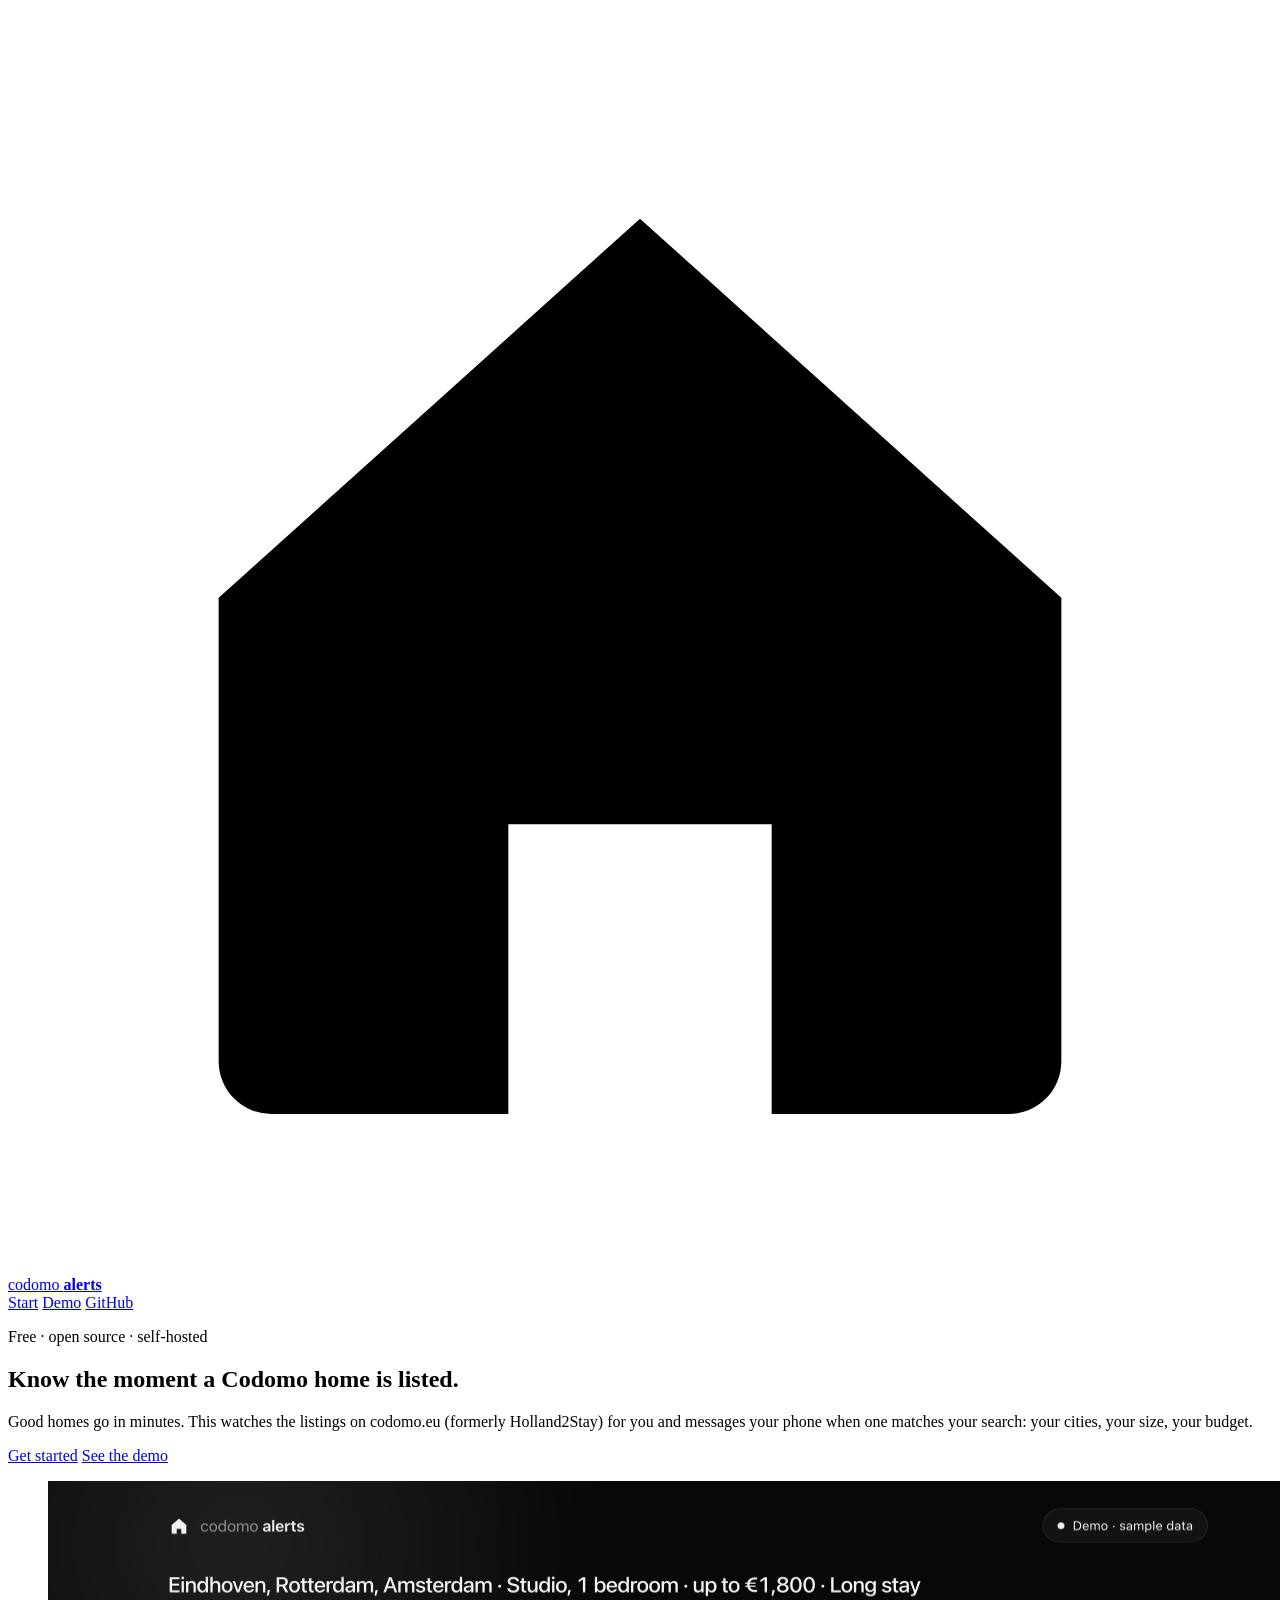
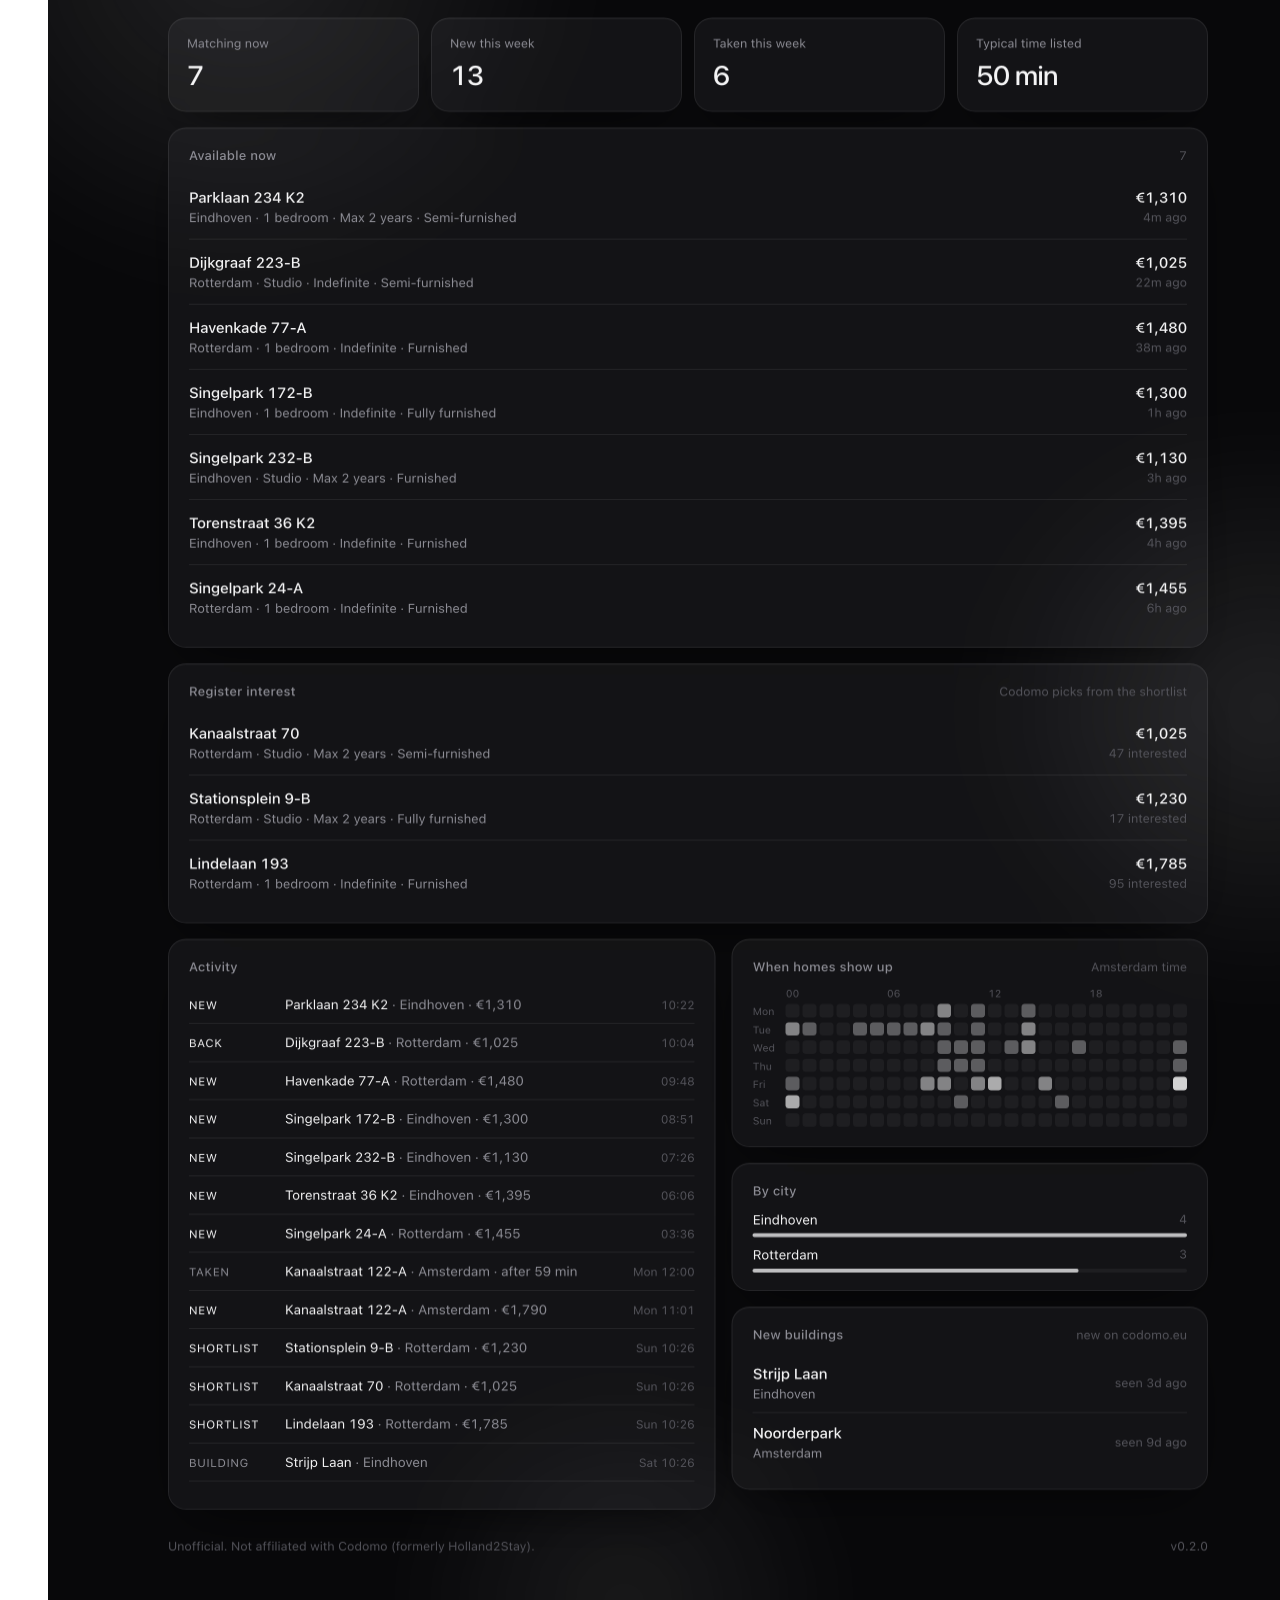
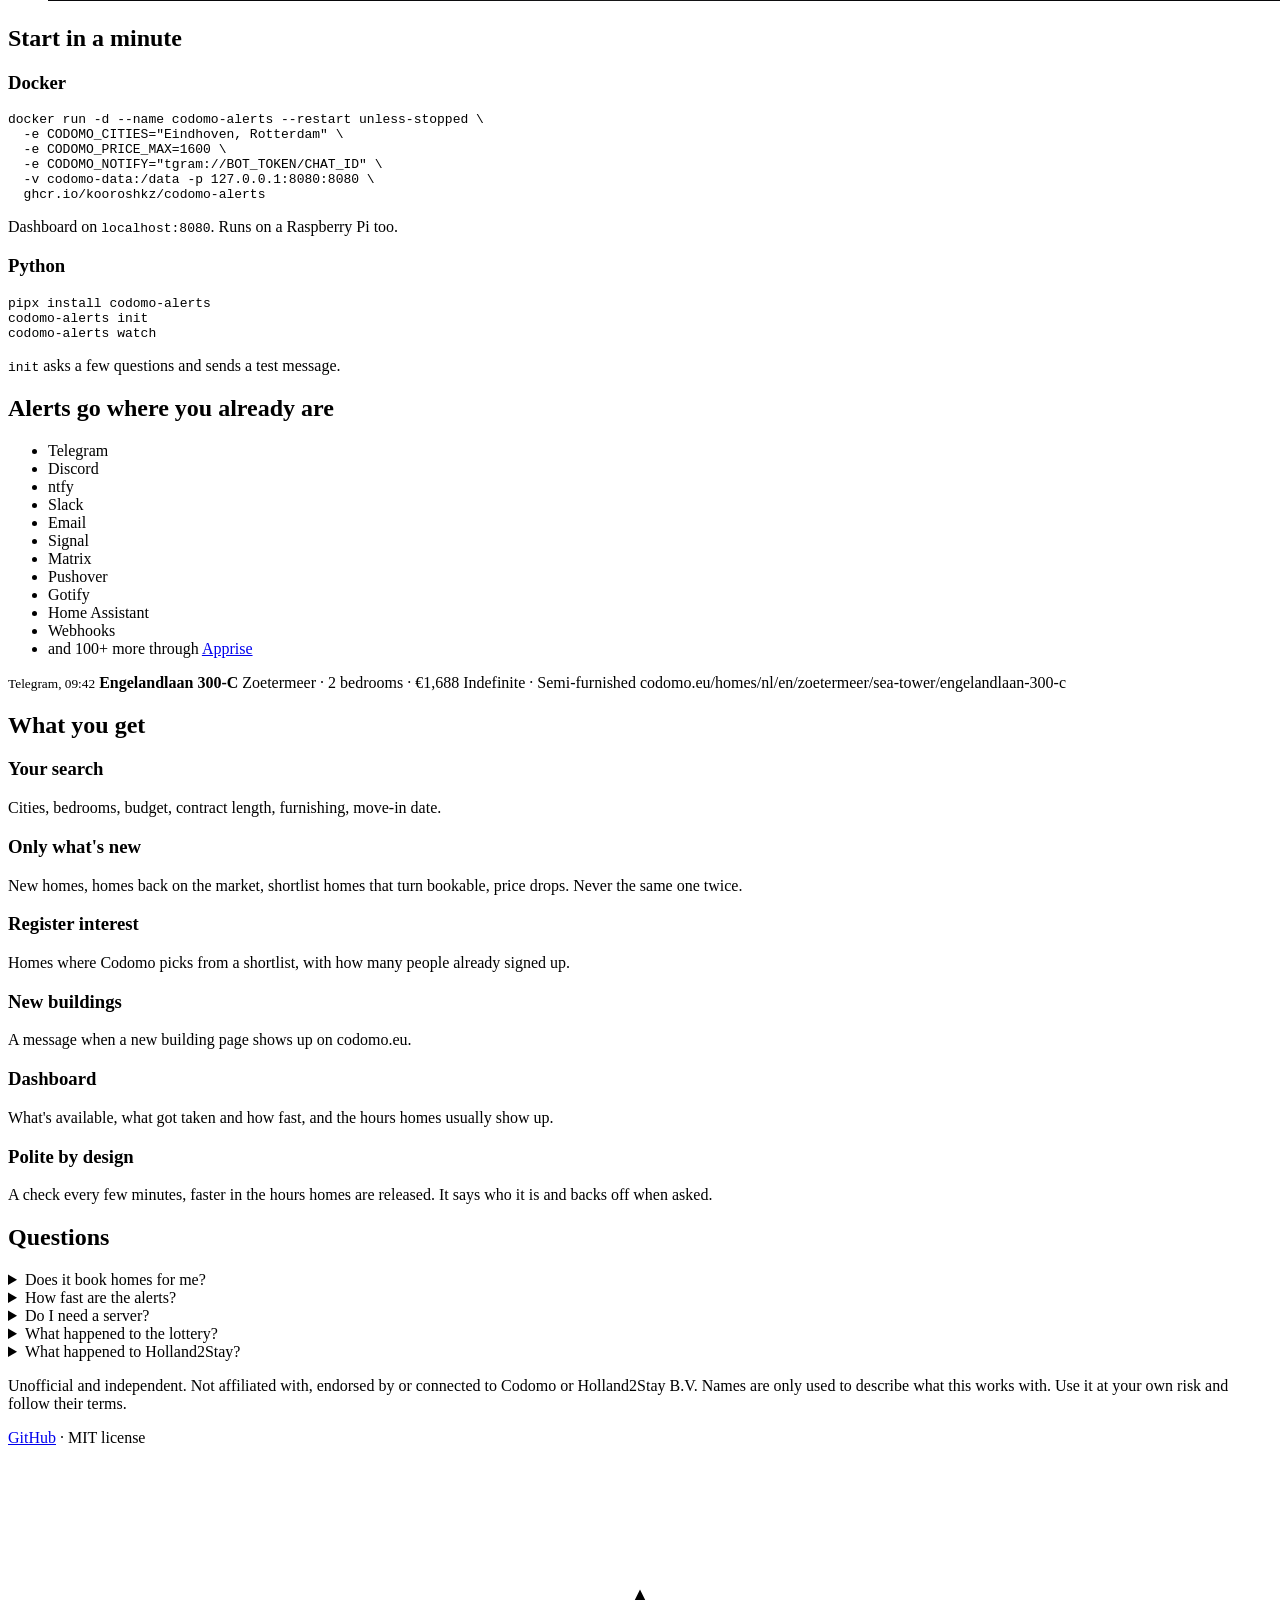
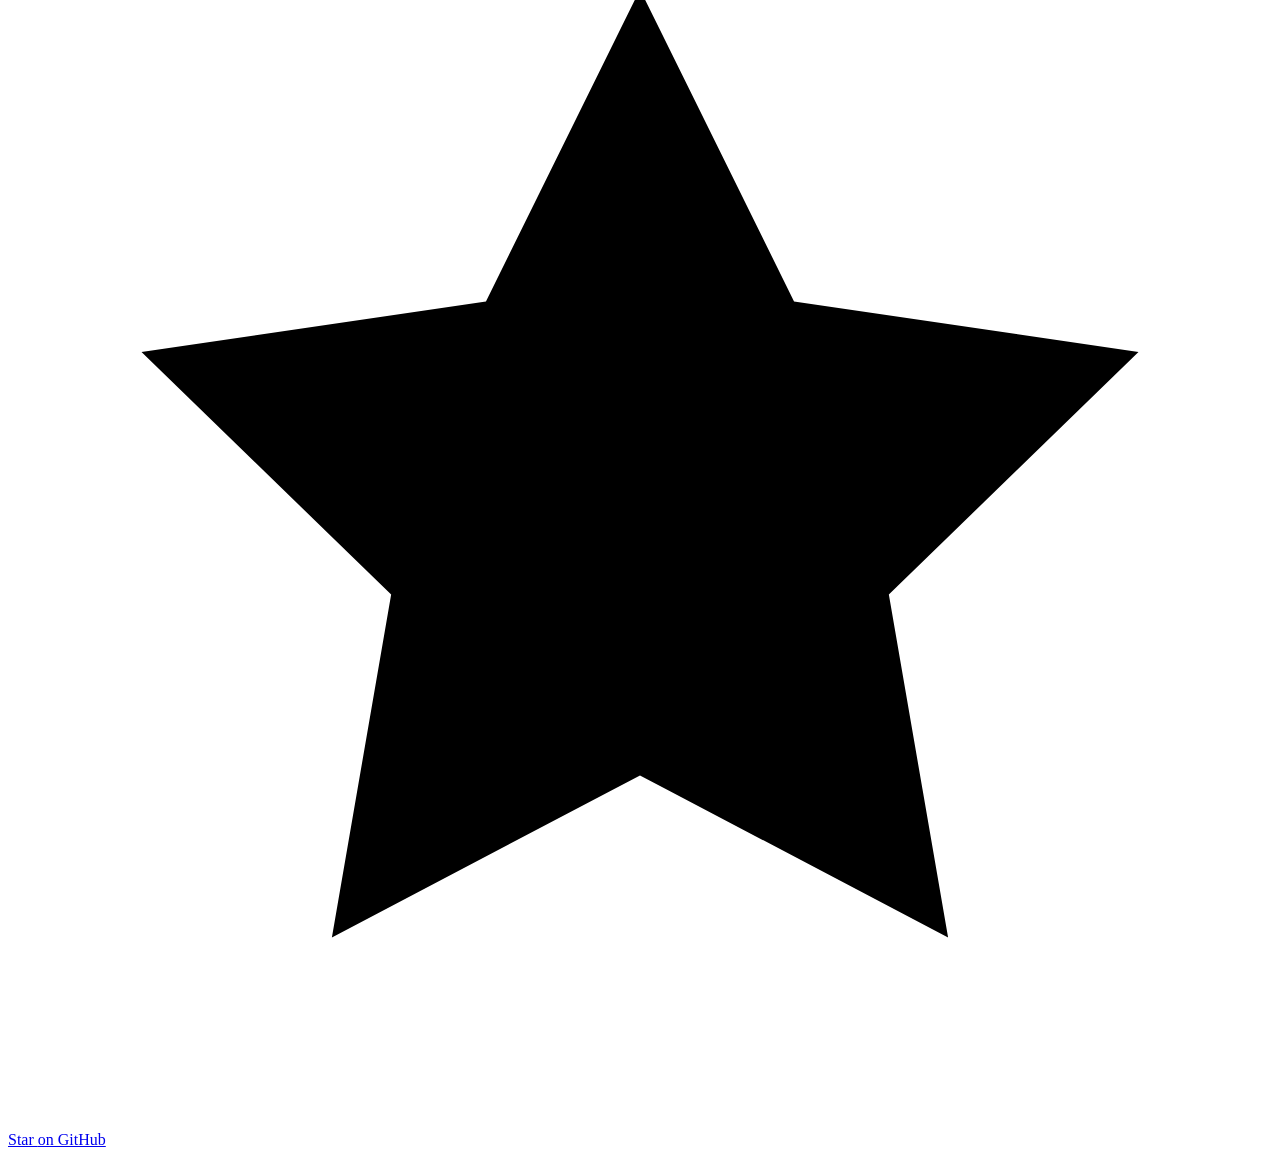
==== docs/index.html @ d4bf61eb "Codomo: read codomo.eu, rename to codomo-alerts (0.2.0) Holland2Stay became Codomo on 2026-11-15; ho" ====
<!doctype html>
<html lang="en">
<head>
  <meta charset="utf-8">
  <meta name="viewport" content="width=device-width, initial-scale=1">
  <meta name="color-scheme" content="dark light">
  <title>Codomo alerts: know the moment a new home is listed</title>
  <meta name="description" content="Free, self-hosted alerts for new Codomo homes (formerly Holland2Stay). Pick your city, size and budget, get a message on Telegram, Discord, ntfy, email or 100+ other apps.">
  <link rel="canonical" href="https://kooroshkz.github.io/codomo-alerts/">
  <meta property="og:type" content="website">
  <meta property="og:title" content="Codomo alerts">
  <meta property="og:description" content="Know the moment a Codomo (formerly Holland2Stay) home matching your search is listed.">
  <meta property="og:url" content="https://kooroshkz.github.io/codomo-alerts/">
  <meta property="og:image" content="https://kooroshkz.github.io/codomo-alerts/assets/og.png">
  <meta name="twitter:card" content="summary_large_image">
  <link rel="icon" href="assets/favicon.svg" type="image/svg+xml">
  <link rel="stylesheet" href="site.css">
  <script type="application/ld+json">
  {
    "@context": "https://schema.org",
    "@type": "SoftwareApplication",
    "name": "codomo-alerts",
    "description": "Self-hosted alerts for new Codomo homes (formerly Holland2Stay).",
    "applicationCategory": "UtilitiesApplication",
    "operatingSystem": "Linux, macOS, Windows, Docker",
    "offers": {"@type": "Offer", "price": "0", "priceCurrency": "EUR"},
    "url": "https://kooroshkz.github.io/codomo-alerts/",
    "codeRepository": "https://github.com/kooroshkz/codomo-alerts",
    "license": "https://opensource.org/licenses/MIT"
  }
  </script>
  <script type="application/ld+json">
  {
    "@context": "https://schema.org",
    "@type": "FAQPage",
    "mainEntity": [
      {"@type": "Question", "name": "Does it book homes for me?", "acceptedAnswer": {"@type": "Answer", "text": "No. It tells you, you book on codomo.eu yourself. Automated booking is against their terms."}},
      {"@type": "Question", "name": "How fast are the alerts?", "acceptedAnswer": {"@type": "Answer", "text": "Usually within two minutes during weekday release hours, a few minutes the rest of the day."}},
      {"@type": "Question", "name": "Do I need a server?", "acceptedAnswer": {"@type": "Answer", "text": "No. Any computer that stays on works: a laptop, a Raspberry Pi, a NAS or a small VPS."}},
      {"@type": "Question", "name": "What happened to Holland2Stay?", "acceptedAnswer": {"@type": "Answer", "text": "Holland2Stay became Codomo on 15 November 2026. This tool reads codomo.eu since version 0.2.0."}}
    ]
  }
  </script>
</head>
<body>
  <div class="backdrop" aria-hidden="true"><span></span><span></span><span></span></div>

  <header class="nav">
    <a class="brand" href="./">
      <svg viewBox="0 0 24 24" aria-hidden="true"><path d="M4 11.2 12 4l8 7.2V20a1 1 0 0 1-1 1h-4.5v-5.5h-5V21H5a1 1 0 0 1-1-1z"/></svg>
      <span>codomo <b>alerts</b></span>
    </a>
    <nav>
      <a href="#start">Start</a>
      <a href="demo/">Demo</a>
      <a href="https://github.com/kooroshkz/codomo-alerts">GitHub</a>
    </nav>
  </header>

  <main>
    <section class="hero">
      <p class="eyebrow">Free · open source · self-hosted</p>
      <h1>Know the moment a Codomo home is listed.</h1>
      <p class="lead">Good homes go in minutes. This watches the listings on codomo.eu (formerly
        Holland2Stay) for you and messages your phone when one matches your search: your cities,
        your size, your budget.</p>
      <div class="cta">
        <a class="button primary" href="#start">Get started</a>
        <a class="button" href="demo/">See the demo</a>
      </div>
    </section>

    <figure class="shot glass">
      <img src="assets/dashboard.png" alt="The dashboard: matching homes, activity, and when new homes show up" width="1280" height="1720" loading="lazy">
    </figure>

    <section id="start">
      <h2>Start in a minute</h2>
      <div class="two">
        <div class="glass card">
          <h3>Docker</h3>
          <pre><code>docker run -d --name codomo-alerts --restart unless-stopped \
  -e CODOMO_CITIES="Eindhoven, Rotterdam" \
  -e CODOMO_PRICE_MAX=1600 \
  -e CODOMO_NOTIFY="tgram://BOT_TOKEN/CHAT_ID" \
  -v codomo-data:/data -p 127.0.0.1:8080:8080 \
  ghcr.io/kooroshkz/codomo-alerts</code></pre>
          <p>Dashboard on <code>localhost:8080</code>. Runs on a Raspberry Pi too.</p>
        </div>
        <div class="glass card">
          <h3>Python</h3>
          <pre><code>pipx install codomo-alerts
codomo-alerts init
codomo-alerts watch</code></pre>
          <p><code>init</code> asks a few questions and sends a test message.</p>
        </div>
      </div>
    </section>

    <section>
      <h2>Alerts go where you already are</h2>
      <ul class="chips">
        <li>Telegram</li><li>Discord</li><li>ntfy</li><li>Slack</li><li>Email</li><li>Signal</li>
        <li>Matrix</li><li>Pushover</li><li>Gotify</li><li>Home Assistant</li><li>Webhooks</li>
        <li class="more">and 100+ more through <a href="https://github.com/caronc/apprise/wiki">Apprise</a></li>
      </ul>
      <div class="glass message">
        <small>Telegram, 09:42</small>
        <strong>Engelandlaan 300-C</strong>
        <span>Zoetermeer · 2 bedrooms · €1,688</span>
        <span>Indefinite · Semi-furnished</span>
        <span class="link">codomo.eu/homes/nl/en/zoetermeer/sea-tower/engelandlaan-300-c</span>
      </div>
    </section>

    <section>
      <h2>What you get</h2>
      <div class="grid">
        <div class="glass card"><h3>Your search</h3><p>Cities, bedrooms, budget, contract length, furnishing, move-in date.</p></div>
        <div class="glass card"><h3>Only what's new</h3><p>New homes, homes back on the market, shortlist homes that turn bookable, price drops. Never the same one twice.</p></div>
        <div class="glass card"><h3>Register interest</h3><p>Homes where Codomo picks from a shortlist, with how many people already signed up.</p></div>
        <div class="glass card"><h3>New buildings</h3><p>A message when a new building page shows up on codomo.eu.</p></div>
        <div class="glass card"><h3>Dashboard</h3><p>What's available, what got taken and how fast, and the hours homes usually show up.</p></div>
        <div class="glass card"><h3>Polite by design</h3><p>A check every few minutes, faster in the hours homes are released. It says who it is and backs off when asked.</p></div>
      </div>
    </section>

    <section>
      <h2>Questions</h2>
      <div class="faq">
        <details class="glass"><summary>Does it book homes for me?</summary><p>No. It tells you, you book on codomo.eu yourself. Automated booking is against their terms. Keep a browser tab open and stay logged in so you're one click away.</p></details>
        <details class="glass"><summary>How fast are the alerts?</summary><p>Usually within two minutes during weekday release hours, a few minutes the rest of the day. Cheap homes in big cities can still go within a minute, so be ready to act.</p></details>
        <details class="glass"><summary>Do I need a server?</summary><p>No. Any computer that stays on works: a laptop on power, a Raspberry Pi, a NAS or a small VPS.</p></details>
        <details class="glass"><summary>What happened to the lottery?</summary><p>Codomo replaced it with "Register interest": you sign up for a home and Codomo picks someone from the shortlist, using your search profile. It is not first come, first served. You get a message when such a home matches your search, with how many people already showed interest.</p></details>
        <details class="glass"><summary>What happened to Holland2Stay?</summary><p>Holland2Stay became Codomo on 15 November 2026 and holland2stay.com now redirects to codomo.eu. This tool was called holland2stay-alerts and reads codomo.eu since version 0.2.0.</p></details>
      </div>
    </section>
  </main>

  <footer>
    <p>Unofficial and independent. Not affiliated with, endorsed by or connected to Codomo or Holland2Stay B.V.
      Names are only used to describe what this works with. Use it at your own risk and follow their terms.</p>
    <p><a href="https://github.com/kooroshkz/codomo-alerts">GitHub</a> · MIT license</p>
  </footer>

  <div class="star">
    <a href="https://github.com/kooroshkz/codomo-alerts" target="_blank" rel="noopener"
       aria-label="Star codomo-alerts on GitHub">
      <svg viewBox="0 0 16 16" aria-hidden="true"><path d="M8 1.6l1.95 3.95 4.36.64-3.16 3.07.75 4.34L8 11.55 4.1 13.6l.75-4.34L1.69 6.19l4.36-.64z"/></svg>
      <span>Star <span class="long">on GitHub</span></span>
      <b id="stars" hidden></b>
    </a>
  </div>
  <script>
    // Star count, once it's worth showing. Cached for an hour per visit.
    (async () => {
      const el = document.getElementById("stars");
      const show = (n) => {
        if (n < 10) return;
        el.textContent = n >= 1000 ? `${(n / 1000).toFixed(1).replace(/\.0$/, "")}k` : String(n);
        el.hidden = false;
      };
      try {
        const cached = JSON.parse(sessionStorage.getItem("codomo-alerts-stars") || "null");
        if (cached && Date.now() - cached.t < 3600e3) return show(cached.n);
      } catch (e) { /* no storage */ }
      try {
        const res = await fetch("https://api.github.com/repos/kooroshkz/codomo-alerts");
        const n = (await res.json()).stargazers_count;
        if (typeof n !== "number") return;
        show(n);
        try { sessionStorage.setItem("codomo-alerts-stars", JSON.stringify({ n, t: Date.now() })); } catch (e) { /* no storage */ }
      } catch (e) { /* offline or rate limited: just the button */ }
    })();
  </script>
</body>
</html>
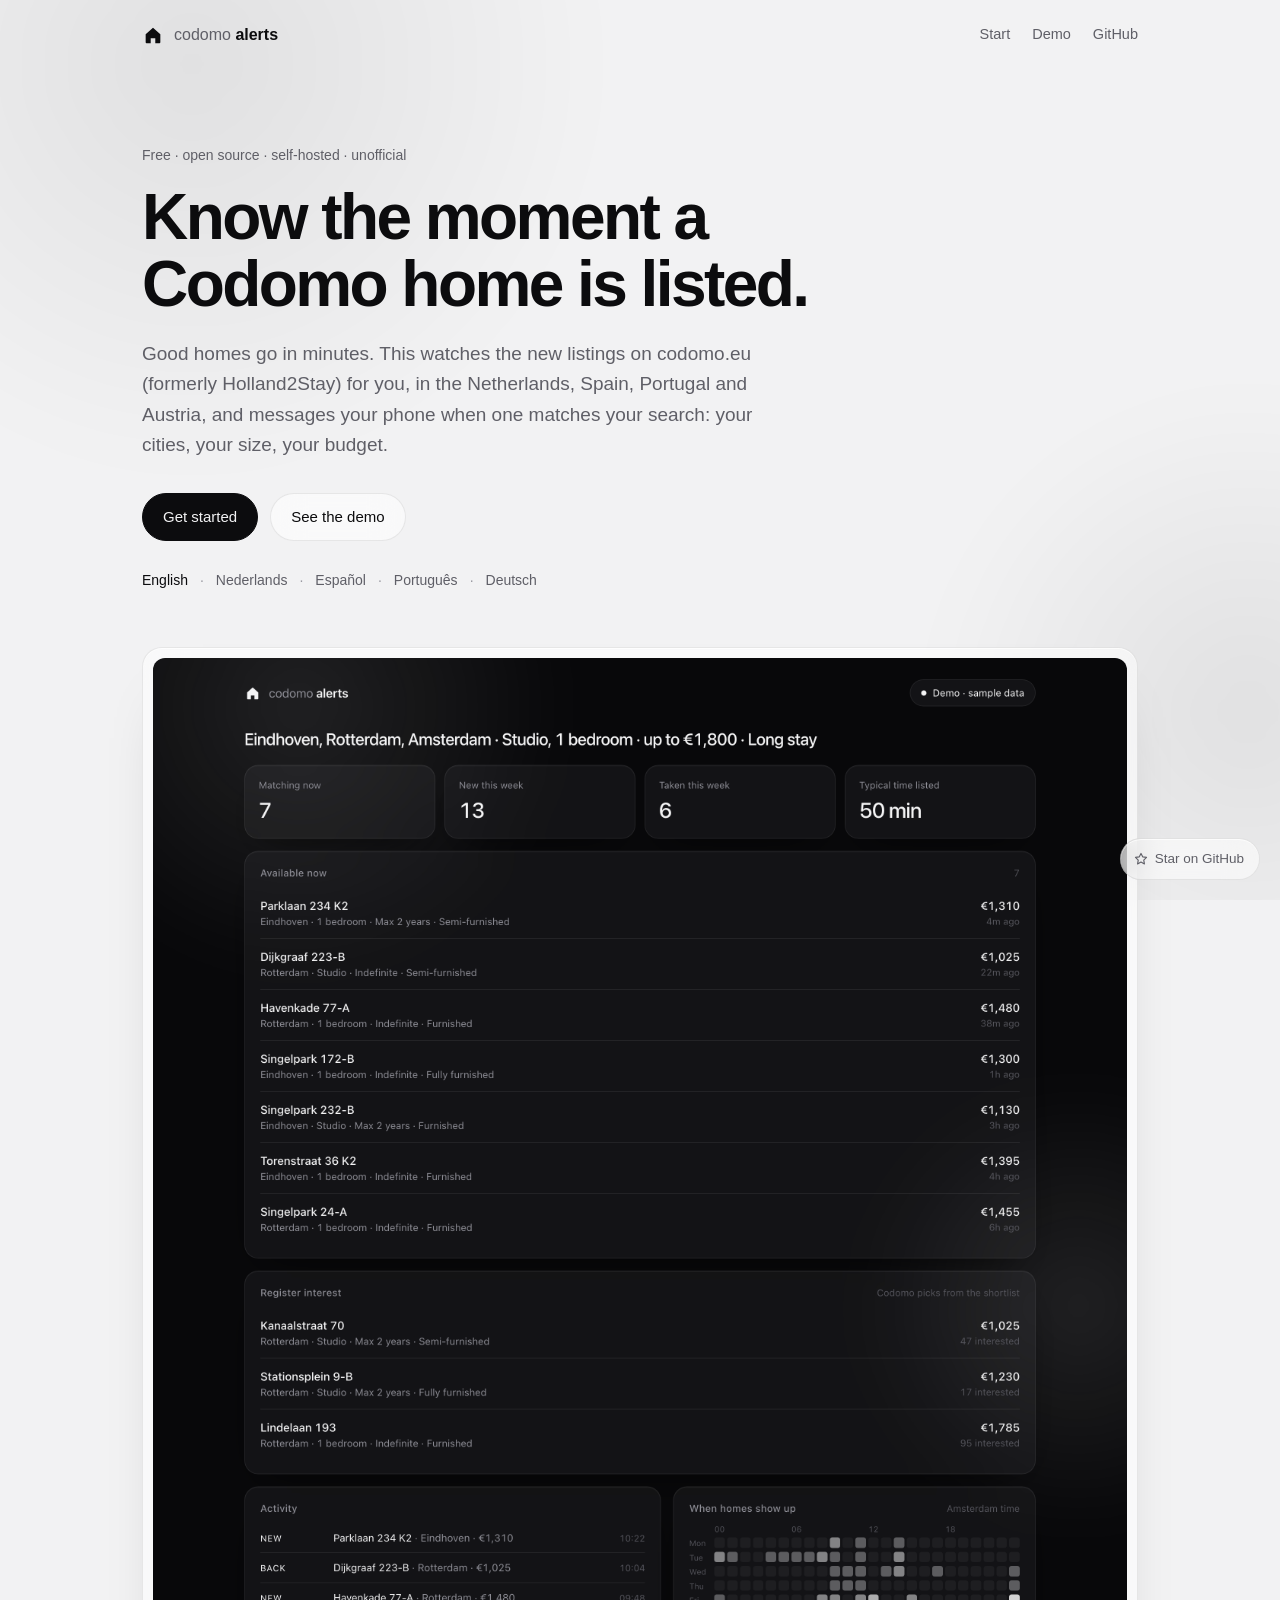
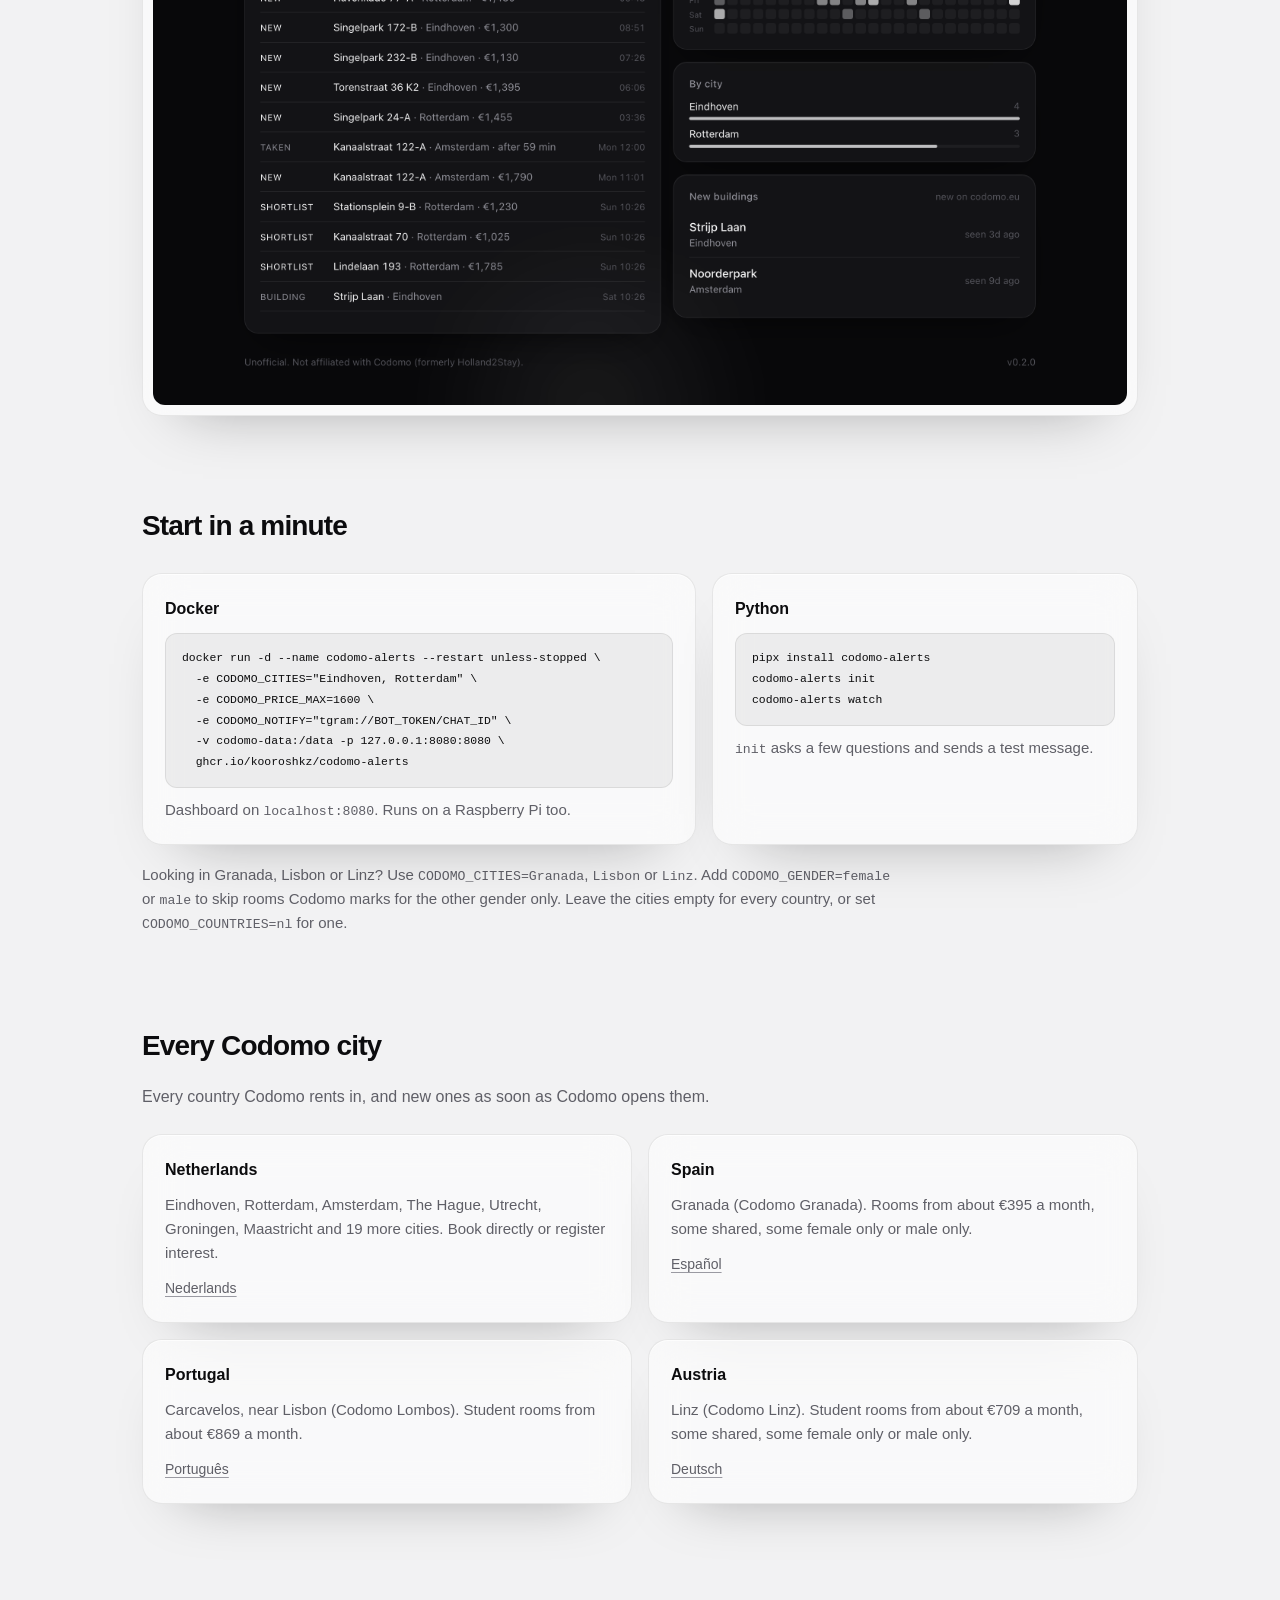
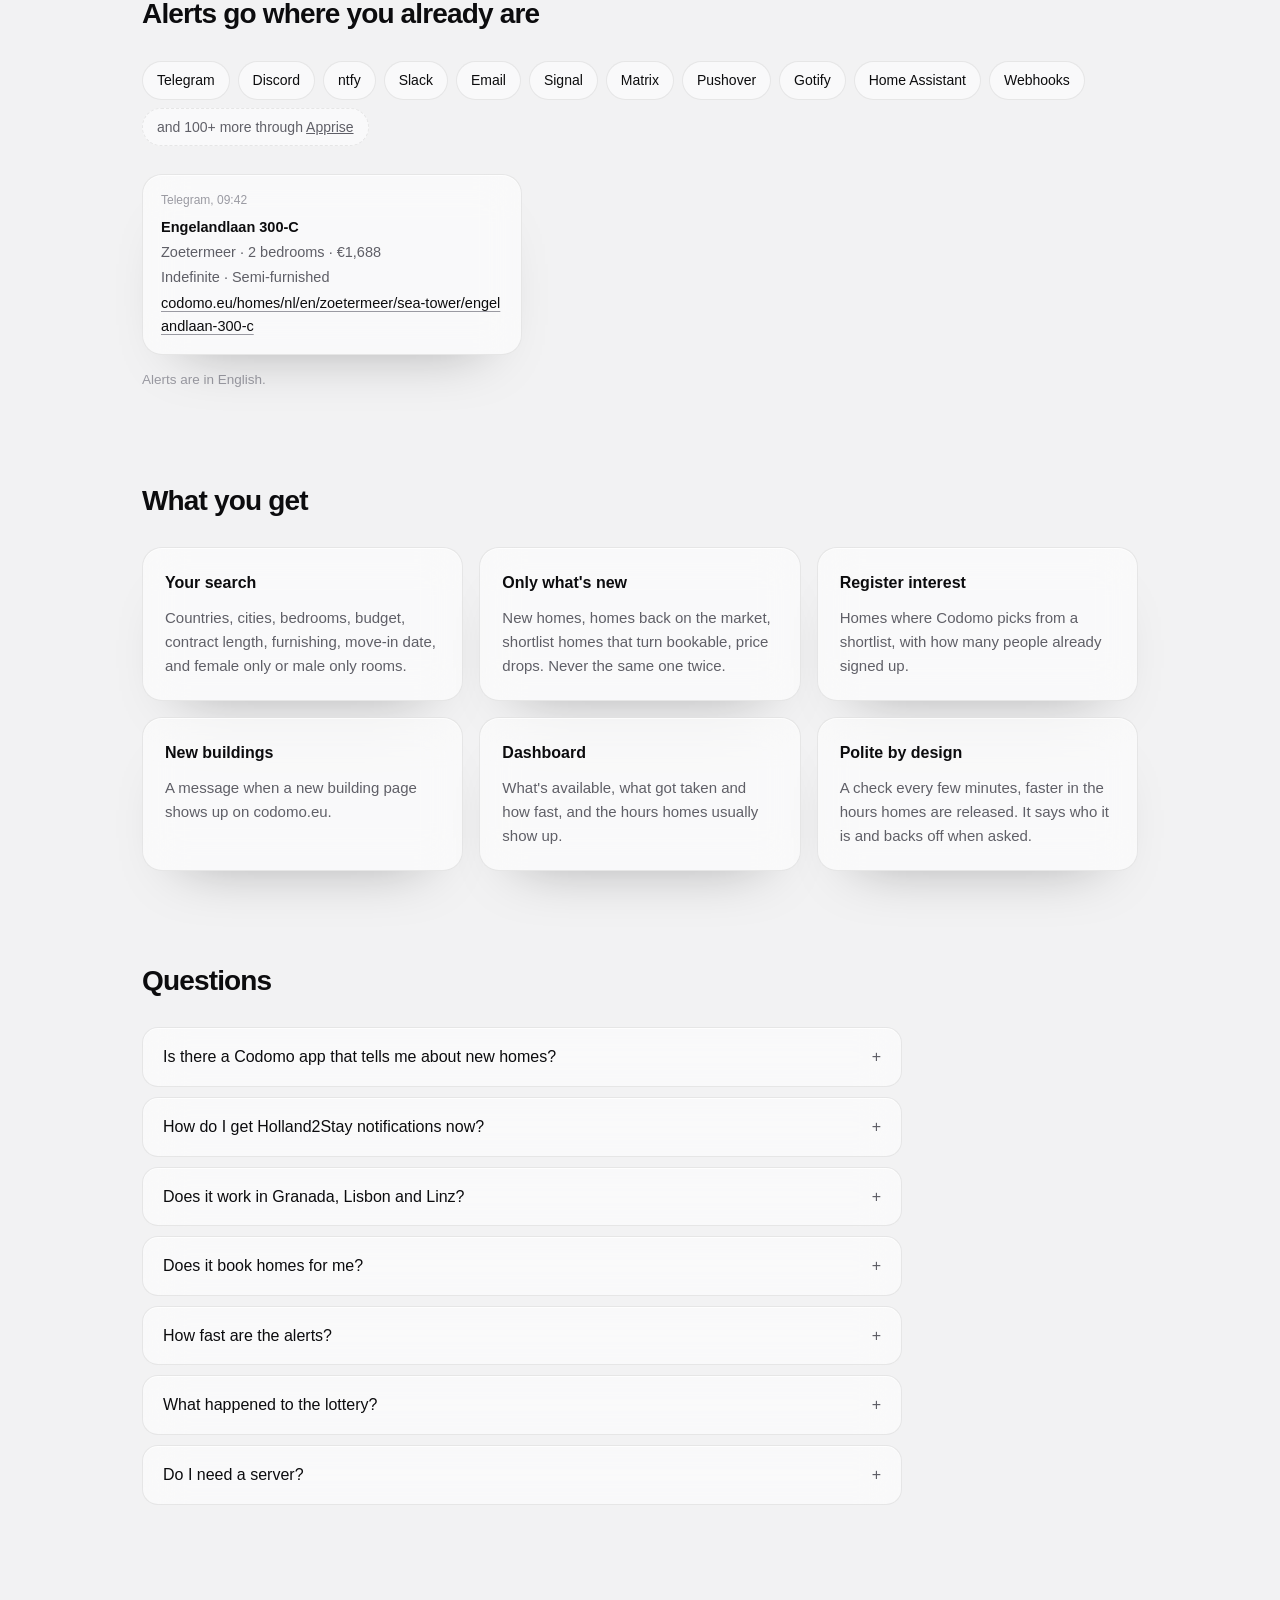
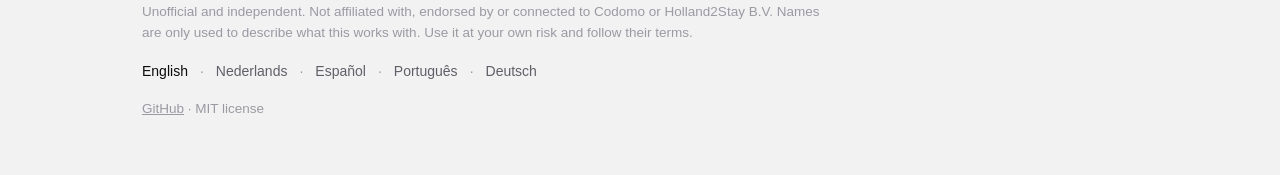
==== commit 00935c68: "Every Codomo country: Netherlands, Spain, Portugal and Austria - countries setting (CODOMO_COUNTRIES" ====
--- a/docs/index.html
+++ b/docs/index.html
@@ -4,40 +4,129 @@
   <meta charset="utf-8">
   <meta name="viewport" content="width=device-width, initial-scale=1">
   <meta name="color-scheme" content="dark light">
-  <title>Codomo alerts: know the moment a new home is listed</title>
-  <meta name="description" content="Free, self-hosted alerts for new Codomo homes (formerly Holland2Stay). Pick your city, size and budget, get a message on Telegram, Discord, ntfy, email or 100+ other apps.">
+  <title>Codomo alerts for new listings (formerly Holland2Stay alerts)</title>
+  <meta name="description" content="Free alerts for new Codomo homes (formerly Holland2Stay) in the Netherlands, Granada, Lisbon and Linz. Your city, size and budget, sent to Telegram, Discord, ntfy or email.">
   <link rel="canonical" href="https://kooroshkz.github.io/codomo-alerts/">
+  <link rel="alternate" hreflang="en" href="https://kooroshkz.github.io/codomo-alerts/">
+  <link rel="alternate" hreflang="nl" href="https://kooroshkz.github.io/codomo-alerts/nl/">
+  <link rel="alternate" hreflang="es" href="https://kooroshkz.github.io/codomo-alerts/es/">
+  <link rel="alternate" hreflang="pt" href="https://kooroshkz.github.io/codomo-alerts/pt/">
+  <link rel="alternate" hreflang="de" href="https://kooroshkz.github.io/codomo-alerts/de/">
+  <link rel="alternate" hreflang="x-default" href="https://kooroshkz.github.io/codomo-alerts/">
   <meta property="og:type" content="website">
-  <meta property="og:title" content="Codomo alerts">
-  <meta property="og:description" content="Know the moment a Codomo (formerly Holland2Stay) home matching your search is listed.">
+  <meta property="og:site_name" content="Codomo alerts">
+  <meta property="og:title" content="Codomo alerts (formerly Holland2Stay alerts)">
+  <meta property="og:description" content="Know the moment a Codomo home matching your search is listed, in the Netherlands, Spain, Portugal and Austria.">
   <meta property="og:url" content="https://kooroshkz.github.io/codomo-alerts/">
   <meta property="og:image" content="https://kooroshkz.github.io/codomo-alerts/assets/og.png">
+  <meta property="og:image:width" content="1280">
+  <meta property="og:image:height" content="640">
+  <meta property="og:locale" content="en_US">
+  <meta property="og:locale:alternate" content="nl_NL">
+  <meta property="og:locale:alternate" content="es_ES">
+  <meta property="og:locale:alternate" content="pt_PT">
+  <meta property="og:locale:alternate" content="de_AT">
   <meta name="twitter:card" content="summary_large_image">
+  <meta name="twitter:title" content="Codomo alerts (formerly Holland2Stay alerts)">
+  <meta name="twitter:description" content="Know the moment a Codomo home matching your search is listed, in the Netherlands, Spain, Portugal and Austria.">
+  <meta name="twitter:image" content="https://kooroshkz.github.io/codomo-alerts/assets/og.png">
   <link rel="icon" href="assets/favicon.svg" type="image/svg+xml">
   <link rel="stylesheet" href="site.css">
   <script type="application/ld+json">
   {
     "@context": "https://schema.org",
     "@type": "SoftwareApplication",
-    "name": "codomo-alerts",
-    "description": "Self-hosted alerts for new Codomo homes (formerly Holland2Stay).",
+    "name": "Codomo alerts",
+    "alternateName": [
+      "codomo-alerts",
+      "Holland2Stay alerts",
+      "holland2stay-alerts"
+    ],
+    "description": "Free, self-hosted alerts for new Codomo homes (formerly Holland2Stay) in the Netherlands, Spain, Portugal and Austria.",
+    "inLanguage": "en",
     "applicationCategory": "UtilitiesApplication",
     "operatingSystem": "Linux, macOS, Windows, Docker",
-    "offers": {"@type": "Offer", "price": "0", "priceCurrency": "EUR"},
+    "offers": {
+      "@type": "Offer",
+      "price": "0",
+      "priceCurrency": "EUR"
+    },
+    "isAccessibleForFree": true,
     "url": "https://kooroshkz.github.io/codomo-alerts/",
+    "image": "https://kooroshkz.github.io/codomo-alerts/assets/og.png",
+    "screenshot": "https://kooroshkz.github.io/codomo-alerts/assets/dashboard.png",
     "codeRepository": "https://github.com/kooroshkz/codomo-alerts",
-    "license": "https://opensource.org/licenses/MIT"
+    "downloadUrl": "https://github.com/kooroshkz/codomo-alerts",
+    "license": "https://opensource.org/licenses/MIT",
+    "author": {
+      "@type": "Person",
+      "name": "kooroshkz",
+      "url": "https://github.com/kooroshkz"
+    }
   }
   </script>
   <script type="application/ld+json">
   {
     "@context": "https://schema.org",
     "@type": "FAQPage",
+    "inLanguage": "en",
     "mainEntity": [
-      {"@type": "Question", "name": "Does it book homes for me?", "acceptedAnswer": {"@type": "Answer", "text": "No. It tells you, you book on codomo.eu yourself. Automated booking is against their terms."}},
-      {"@type": "Question", "name": "How fast are the alerts?", "acceptedAnswer": {"@type": "Answer", "text": "Usually within two minutes during weekday release hours, a few minutes the rest of the day."}},
-      {"@type": "Question", "name": "Do I need a server?", "acceptedAnswer": {"@type": "Answer", "text": "No. Any computer that stays on works: a laptop, a Raspberry Pi, a NAS or a small VPS."}},
-      {"@type": "Question", "name": "What happened to Holland2Stay?", "acceptedAnswer": {"@type": "Answer", "text": "Holland2Stay became Codomo on 15 November 2026. This tool reads codomo.eu since version 0.2.0."}}
+      {
+        "@type": "Question",
+        "name": "Is there a Codomo app that tells me about new homes?",
+        "acceptedAnswer": {
+          "@type": "Answer",
+          "text": "Codomo uses the home search in your tenant portal for register-interest homes. For a message about every new listing, filtered your way and sent to the app you already use, run this free, unofficial tool."
+        }
+      },
+      {
+        "@type": "Question",
+        "name": "How do I get Holland2Stay notifications now?",
+        "acceptedAnswer": {
+          "@type": "Answer",
+          "text": "Holland2Stay became Codomo on 16 November 2026 and holland2stay.com now redirects to codomo.eu. Tools that used the old Holland2Stay API stopped working. This tool was called holland2stay-alerts and reads codomo.eu since version 0.2.0, and your city names still work."
+        }
+      },
+      {
+        "@type": "Question",
+        "name": "Does it work in Granada, Lisbon and Linz?",
+        "acceptedAnswer": {
+          "@type": "Answer",
+          "text": "Yes. Set CODOMO_CITIES to Granada, Lisbon (Carcavelos) or Linz. Some rooms there are shared, and some are female only or male only: set CODOMO_GENDER to skip the rooms that aren't open to you."
+        }
+      },
+      {
+        "@type": "Question",
+        "name": "Does it book homes for me?",
+        "acceptedAnswer": {
+          "@type": "Answer",
+          "text": "No. It tells you, you book on codomo.eu yourself. Automated booking is against their terms. Keep a browser tab open and stay logged in so you're one click away."
+        }
+      },
+      {
+        "@type": "Question",
+        "name": "How fast are the alerts?",
+        "acceptedAnswer": {
+          "@type": "Answer",
+          "text": "Usually within two minutes during weekday release hours, a few minutes the rest of the day. Cheap homes in big cities can still go within a minute, so be ready to act."
+        }
+      },
+      {
+        "@type": "Question",
+        "name": "What happened to the lottery?",
+        "acceptedAnswer": {
+          "@type": "Answer",
+          "text": "Codomo replaced it with \"Register interest\": you sign up for a home and Codomo picks someone from the shortlist, using your search profile. It is not first come, first served. You get a message when such a home matches your search, with how many people already showed interest."
+        }
+      },
+      {
+        "@type": "Question",
+        "name": "Do I need a server?",
+        "acceptedAnswer": {
+          "@type": "Answer",
+          "text": "No. Any computer that stays on works: a laptop on power, a Raspberry Pi, a NAS or a small VPS."
+        }
+      }
     ]
   }
   </script>
@@ -46,7 +135,7 @@
   <div class="backdrop" aria-hidden="true"><span></span><span></span><span></span></div>
 
   <header class="nav">
-    <a class="brand" href="./">
+    <a class="brand" href="">
       <svg viewBox="0 0 24 24" aria-hidden="true"><path d="M4 11.2 12 4l8 7.2V20a1 1 0 0 1-1 1h-4.5v-5.5h-5V21H5a1 1 0 0 1-1-1z"/></svg>
       <span>codomo <b>alerts</b></span>
     </a>
@@ -59,19 +148,18 @@
 
   <main>
     <section class="hero">
-      <p class="eyebrow">Free · open source · self-hosted</p>
+      <p class="eyebrow">Free · open source · self-hosted · unofficial</p>
       <h1>Know the moment a Codomo home is listed.</h1>
-      <p class="lead">Good homes go in minutes. This watches the listings on codomo.eu (formerly
-        Holland2Stay) for you and messages your phone when one matches your search: your cities,
-        your size, your budget.</p>
+      <p class="lead">Good homes go in minutes. This watches the new listings on codomo.eu (formerly Holland2Stay) for you, in the Netherlands, Spain, Portugal and Austria, and messages your phone when one matches your search: your cities, your size, your budget.</p>
       <div class="cta">
         <a class="button primary" href="#start">Get started</a>
         <a class="button" href="demo/">See the demo</a>
       </div>
+      <p class="langs"><a href="" hreflang="en" lang="en" aria-current="page">English</a> · <a href="nl/" hreflang="nl" lang="nl">Nederlands</a> · <a href="es/" hreflang="es" lang="es">Español</a> · <a href="pt/" hreflang="pt" lang="pt-PT">Português</a> · <a href="de/" hreflang="de" lang="de">Deutsch</a></p>
     </section>
 
     <figure class="shot glass">
-      <img src="assets/dashboard.png" alt="The dashboard: matching homes, activity, and when new homes show up" width="1280" height="1720" loading="lazy">
+      <img src="assets/dashboard.png" alt="The dashboard: matching homes, activity, and when new homes show up" width="1280" height="1770" loading="lazy">
     </figure>
 
     <section id="start">
@@ -80,9 +168,9 @@
         <div class="glass card">
           <h3>Docker</h3>
           <pre><code>docker run -d --name codomo-alerts --restart unless-stopped \
-  -e CODOMO_CITIES="Eindhoven, Rotterdam" \
+  -e CODOMO_CITIES=&quot;Eindhoven, Rotterdam&quot; \
   -e CODOMO_PRICE_MAX=1600 \
-  -e CODOMO_NOTIFY="tgram://BOT_TOKEN/CHAT_ID" \
+  -e CODOMO_NOTIFY=&quot;tgram://BOT_TOKEN/CHAT_ID&quot; \
   -v codomo-data:/data -p 127.0.0.1:8080:8080 \
   ghcr.io/kooroshkz/codomo-alerts</code></pre>
           <p>Dashboard on <code>localhost:8080</code>. Runs on a Raspberry Pi too.</p>
@@ -94,6 +182,18 @@
 codomo-alerts watch</code></pre>
           <p><code>init</code> asks a few questions and sends a test message.</p>
         </div>
+      </div>
+      <p class="hint">Looking in Granada, Lisbon or Linz? Use <code>CODOMO_CITIES=Granada</code>, <code>Lisbon</code> or <code>Linz</code>. Add <code>CODOMO_GENDER=female</code> or <code>male</code> to skip rooms Codomo marks for the other gender only. Leave the cities empty for every country, or set <code>CODOMO_COUNTRIES=nl</code> for one.</p>
+    </section>
+
+    <section id="where">
+      <h2>Every Codomo city</h2>
+      <p class="intro">Every country Codomo rents in, and new ones as soon as Codomo opens them.</p>
+      <div class="grid two-col">
+        <div class="glass card"><h3>Netherlands</h3><p>Eindhoven, Rotterdam, Amsterdam, The Hague, Utrecht, Groningen, Maastricht and 19 more cities. Book directly or register interest.</p><a class="more-link" href="nl/" hreflang="nl" lang="nl">Nederlands</a></div>
+        <div class="glass card"><h3>Spain</h3><p>Granada (Codomo Granada). Rooms from about €395 a month, some shared, some female only or male only.</p><a class="more-link" href="es/" hreflang="es" lang="es">Español</a></div>
+        <div class="glass card"><h3>Portugal</h3><p>Carcavelos, near Lisbon (Codomo Lombos). Student rooms from about €869 a month.</p><a class="more-link" href="pt/" hreflang="pt" lang="pt-PT">Português</a></div>
+        <div class="glass card"><h3>Austria</h3><p>Linz (Codomo Linz). Student rooms from about €709 a month, some shared, some female only or male only.</p><a class="more-link" href="de/" hreflang="de" lang="de">Deutsch</a></div>
       </div>
     </section>
 
@@ -111,12 +211,13 @@
         <span>Indefinite · Semi-furnished</span>
         <span class="link">codomo.eu/homes/nl/en/zoetermeer/sea-tower/engelandlaan-300-c</span>
       </div>
+      <p class="note">Alerts are in English.</p>
     </section>
 
     <section>
       <h2>What you get</h2>
       <div class="grid">
-        <div class="glass card"><h3>Your search</h3><p>Cities, bedrooms, budget, contract length, furnishing, move-in date.</p></div>
+        <div class="glass card"><h3>Your search</h3><p>Countries, cities, bedrooms, budget, contract length, furnishing, move-in date, and female only or male only rooms.</p></div>
         <div class="glass card"><h3>Only what's new</h3><p>New homes, homes back on the market, shortlist homes that turn bookable, price drops. Never the same one twice.</p></div>
         <div class="glass card"><h3>Register interest</h3><p>Homes where Codomo picks from a shortlist, with how many people already signed up.</p></div>
         <div class="glass card"><h3>New buildings</h3><p>A message when a new building page shows up on codomo.eu.</p></div>
@@ -125,21 +226,23 @@
       </div>
     </section>
 
-    <section>
+    <section id="faq">
       <h2>Questions</h2>
       <div class="faq">
+        <details class="glass"><summary>Is there a Codomo app that tells me about new homes?</summary><p>Codomo uses the home search in your tenant portal for register-interest homes. For a message about every new listing, filtered your way and sent to the app you already use, run this free, unofficial tool.</p></details>
+        <details class="glass"><summary>How do I get Holland2Stay notifications now?</summary><p>Holland2Stay became Codomo on 16 November 2026 and holland2stay.com now redirects to codomo.eu. Tools that used the old Holland2Stay API stopped working. This tool was called holland2stay-alerts and reads codomo.eu since version 0.2.0, and your city names still work.</p></details>
+        <details class="glass"><summary>Does it work in Granada, Lisbon and Linz?</summary><p>Yes. Set <code>CODOMO_CITIES</code> to Granada, Lisbon (Carcavelos) or Linz. Some rooms there are shared, and some are female only or male only: set <code>CODOMO_GENDER</code> to skip the rooms that aren't open to you.</p></details>
         <details class="glass"><summary>Does it book homes for me?</summary><p>No. It tells you, you book on codomo.eu yourself. Automated booking is against their terms. Keep a browser tab open and stay logged in so you're one click away.</p></details>
         <details class="glass"><summary>How fast are the alerts?</summary><p>Usually within two minutes during weekday release hours, a few minutes the rest of the day. Cheap homes in big cities can still go within a minute, so be ready to act.</p></details>
+        <details class="glass"><summary>What happened to the lottery?</summary><p>Codomo replaced it with "Register interest": you sign up for a home and Codomo picks someone from the shortlist, using your search profile. It is not first come, first served. You get a message when such a home matches your search, with how many people already showed interest.</p></details>
         <details class="glass"><summary>Do I need a server?</summary><p>No. Any computer that stays on works: a laptop on power, a Raspberry Pi, a NAS or a small VPS.</p></details>
-        <details class="glass"><summary>What happened to the lottery?</summary><p>Codomo replaced it with "Register interest": you sign up for a home and Codomo picks someone from the shortlist, using your search profile. It is not first come, first served. You get a message when such a home matches your search, with how many people already showed interest.</p></details>
-        <details class="glass"><summary>What happened to Holland2Stay?</summary><p>Holland2Stay became Codomo on 15 November 2026 and holland2stay.com now redirects to codomo.eu. This tool was called holland2stay-alerts and reads codomo.eu since version 0.2.0.</p></details>
       </div>
     </section>
   </main>
 
   <footer>
-    <p>Unofficial and independent. Not affiliated with, endorsed by or connected to Codomo or Holland2Stay B.V.
-      Names are only used to describe what this works with. Use it at your own risk and follow their terms.</p>
+    <p>Unofficial and independent. Not affiliated with, endorsed by or connected to Codomo or Holland2Stay B.V. Names are only used to describe what this works with. Use it at your own risk and follow their terms.</p>
+    <p class="langs"><a href="" hreflang="en" lang="en" aria-current="page">English</a> · <a href="nl/" hreflang="nl" lang="nl">Nederlands</a> · <a href="es/" hreflang="es" lang="es">Español</a> · <a href="pt/" hreflang="pt" lang="pt-PT">Português</a> · <a href="de/" hreflang="de" lang="de">Deutsch</a></p>
     <p><a href="https://github.com/kooroshkz/codomo-alerts">GitHub</a> · MIT license</p>
   </footer>
 
--- a/docs/site.css
+++ b/docs/site.css
@@ -0,0 +1,171 @@
+:root {
+  --bg: #08080a;
+  --fg: #f4f4f5;
+  --muted: #8e8e96;
+  --faint: #55555c;
+  --glass: rgba(255, 255, 255, 0.045);
+  --glass-strong: rgba(255, 255, 255, 0.09);
+  --line: rgba(255, 255, 255, 0.08);
+  --blob: rgba(255, 255, 255, 0.10);
+  --code: rgba(0, 0, 0, 0.35);
+  --shadow: 0 1px 0 rgba(255, 255, 255, 0.04) inset, 0 30px 60px -40px rgba(0, 0, 0, 0.9);
+  --sans: "Inter", ui-sans-serif, -apple-system, BlinkMacSystemFont, "Segoe UI", Roboto, "Helvetica Neue", Arial, sans-serif;
+  --mono: ui-monospace, "SF Mono", Menlo, Consolas, monospace;
+}
+
+@media (prefers-color-scheme: light) {
+  :root {
+    --bg: #f2f2f3;
+    --fg: #0c0c0e;
+    --muted: #5f5f67;
+    --faint: #9a9aa2;
+    --glass: rgba(255, 255, 255, 0.55);
+    --glass-strong: rgba(255, 255, 255, 0.85);
+    --line: rgba(0, 0, 0, 0.08);
+    --blob: rgba(0, 0, 0, 0.07);
+    --code: rgba(0, 0, 0, 0.05);
+    --shadow: 0 1px 0 rgba(255, 255, 255, 0.7) inset, 0 30px 60px -40px rgba(0, 0, 0, 0.35);
+  }
+}
+
+* { box-sizing: border-box; }
+html { scroll-behavior: smooth; }
+body {
+  margin: 0;
+  background: var(--bg);
+  color: var(--fg);
+  font: 16px/1.6 var(--sans);
+  -webkit-font-smoothing: antialiased;
+}
+a { color: inherit; }
+code { font-family: var(--mono); font-size: 0.88em; }
+
+.backdrop { position: fixed; inset: 0; overflow: hidden; pointer-events: none; z-index: 0; }
+.backdrop span { position: absolute; border-radius: 50%; background: radial-gradient(circle, var(--blob), transparent 65%); filter: blur(30px); }
+.backdrop span:nth-child(1) { width: 70vw; height: 70vw; top: -30vw; left: -20vw; }
+.backdrop span:nth-child(2) { width: 55vw; height: 55vw; top: 40vh; right: -25vw; }
+.backdrop span:nth-child(3) { width: 45vw; height: 45vw; top: 160vh; left: 10vw; opacity: 0.7; }
+
+.nav, main, footer { position: relative; z-index: 1; max-width: 1040px; margin: 0 auto; padding: 0 22px; }
+
+.nav { display: flex; align-items: center; justify-content: space-between; padding-top: 22px; }
+.brand { display: flex; align-items: center; gap: 10px; text-decoration: none; white-space: nowrap; }
+.brand svg { width: 22px; height: 22px; fill: var(--fg); }
+.brand span { color: var(--muted); }
+.brand b { color: var(--fg); font-weight: 600; }
+.nav nav { display: flex; gap: 22px; font-size: 14.5px; }
+.nav nav a { color: var(--muted); text-decoration: none; }
+.nav nav a:hover { color: var(--fg); }
+
+.glass {
+  background: var(--glass);
+  border: 1px solid var(--line);
+  border-radius: 20px;
+  backdrop-filter: blur(20px) saturate(140%);
+  -webkit-backdrop-filter: blur(20px) saturate(140%);
+  box-shadow: var(--shadow);
+}
+
+.hero { padding: 96px 0 48px; max-width: 760px; }
+.eyebrow { margin: 0 0 18px; color: var(--muted); font-size: 14px; }
+h1 { margin: 0; font-size: clamp(38px, 6vw, 64px); line-height: 1.04; letter-spacing: -0.04em; font-weight: 600; }
+.lead { margin: 22px 0 0; font-size: 19px; color: var(--muted); max-width: 620px; }
+.cta { display: flex; gap: 12px; margin-top: 32px; flex-wrap: wrap; }
+.langs { display: flex; flex-wrap: wrap; gap: 4px 12px; margin: 28px 0 0; color: var(--faint); font-size: 14px; }
+.langs a { color: var(--muted); text-decoration: none; }
+.langs a:hover, .langs a[aria-current] { color: var(--fg); }
+.button {
+  display: inline-block;
+  padding: 11px 20px;
+  border-radius: 999px;
+  border: 1px solid var(--line);
+  background: var(--glass);
+  text-decoration: none;
+  font-size: 15px;
+  backdrop-filter: blur(16px);
+  -webkit-backdrop-filter: blur(16px);
+}
+.button:hover { background: var(--glass-strong); }
+.button.primary { background: var(--fg); color: var(--bg); border-color: var(--fg); }
+.button.primary:hover { opacity: 0.9; }
+
+.shot { margin: 8px 0 0; padding: 10px; overflow: hidden; }
+.shot img { display: block; width: 100%; height: auto; border-radius: 12px; }
+
+section { padding-top: 88px; }
+h2 { margin: 0 0 24px; font-size: 28px; letter-spacing: -0.03em; font-weight: 600; }
+h3 { margin: 0 0 6px; font-size: 16px; font-weight: 600; }
+.card { padding: 22px; }
+.card p { margin: 10px 0 0; color: var(--muted); font-size: 15px; }
+
+.two { display: grid; grid-template-columns: 1.3fr 1fr; gap: 16px; }
+.two > *, .grid > * { min-width: 0; }  /* let long code lines scroll instead of widening the page */
+pre {
+  margin: 12px 0 0;
+  padding: 14px 16px;
+  border-radius: 12px;
+  background: var(--code);
+  border: 1px solid var(--line);
+  overflow-x: auto;
+  font-size: 13px;
+  line-height: 1.6;
+}
+
+.chips { list-style: none; display: flex; flex-wrap: wrap; gap: 8px; padding: 0; margin: 0 0 28px; }
+.chips li { padding: 7px 14px; border-radius: 999px; border: 1px solid var(--line); background: var(--glass); font-size: 14px; }
+.chips .more { color: var(--muted); border-style: dashed; }
+
+.message { max-width: 380px; padding: 16px 18px; display: grid; gap: 2px; font-size: 14.5px; }
+.message small { color: var(--faint); font-size: 12px; margin-bottom: 4px; }
+.message span { color: var(--muted); }
+.message .link { color: var(--fg); text-decoration: underline; text-underline-offset: 3px; text-decoration-color: var(--faint); word-break: break-all; }
+
+.grid { display: grid; grid-template-columns: repeat(3, 1fr); gap: 16px; }
+.grid.two-col { grid-template-columns: repeat(2, 1fr); }
+.intro { margin: -8px 0 24px; color: var(--muted); max-width: 680px; }
+.hint { margin: 18px 0 0; color: var(--muted); font-size: 15px; max-width: 760px; }
+.note { margin: 14px 0 0; color: var(--faint); font-size: 13.5px; }
+.more-link { display: inline-block; margin-top: 12px; font-size: 14px; color: var(--muted); text-underline-offset: 3px; text-decoration-color: var(--faint); }
+.more-link:hover { color: var(--fg); }
+
+.faq { display: grid; gap: 10px; max-width: 760px; }
+.faq details { padding: 16px 20px; border-radius: 16px; }
+.faq summary { cursor: pointer; font-weight: 500; list-style: none; }
+.faq summary::-webkit-details-marker { display: none; }
+.faq summary::after { content: "+"; float: right; color: var(--muted); }
+.faq details[open] summary::after { content: "−"; }
+.faq p { margin: 10px 0 0; color: var(--muted); }
+
+footer { padding-top: 96px; padding-bottom: 48px; color: var(--faint); font-size: 13.5px; }
+footer p { margin: 0 0 8px; max-width: 680px; }
+footer .langs { margin: 16px 0; }
+
+.star {
+  position: fixed;
+  right: 20px;
+  bottom: calc(20px + env(safe-area-inset-bottom));
+  z-index: 5;
+  border-radius: 999px;
+  background: var(--glass);
+  border: 1px solid var(--line);
+  backdrop-filter: blur(16px) saturate(140%);
+  -webkit-backdrop-filter: blur(16px) saturate(140%);
+  box-shadow: var(--shadow);
+  font-size: 13.5px;
+}
+.star a { display: flex; align-items: center; gap: 7px; padding: 9px 15px 9px 13px; color: var(--muted); text-decoration: none; border-radius: 999px; transition: color 0.15s; }
+.star a:hover, .star a:focus-visible { color: var(--fg); }
+.star svg { width: 14px; height: 14px; fill: none; stroke: currentColor; stroke-width: 1.3; stroke-linejoin: round; transition: fill 0.15s; }
+.star a:hover svg, .star a:focus-visible svg { fill: currentColor; }
+.star b { font-weight: 500; color: var(--fg); padding-left: 8px; margin-left: 2px; border-left: 1px solid var(--line); }
+.star b[hidden] { display: none; }
+
+@media (max-width: 820px) {
+  .two, .grid, .grid.two-col { grid-template-columns: 1fr; }
+  .hero { padding-top: 64px; }
+  section { padding-top: 64px; }
+  .nav nav { gap: 16px; }
+  .star { right: 14px; bottom: calc(14px + env(safe-area-inset-bottom)); }
+  .star .long { display: none; }
+  footer { padding-bottom: 80px; }
+}
